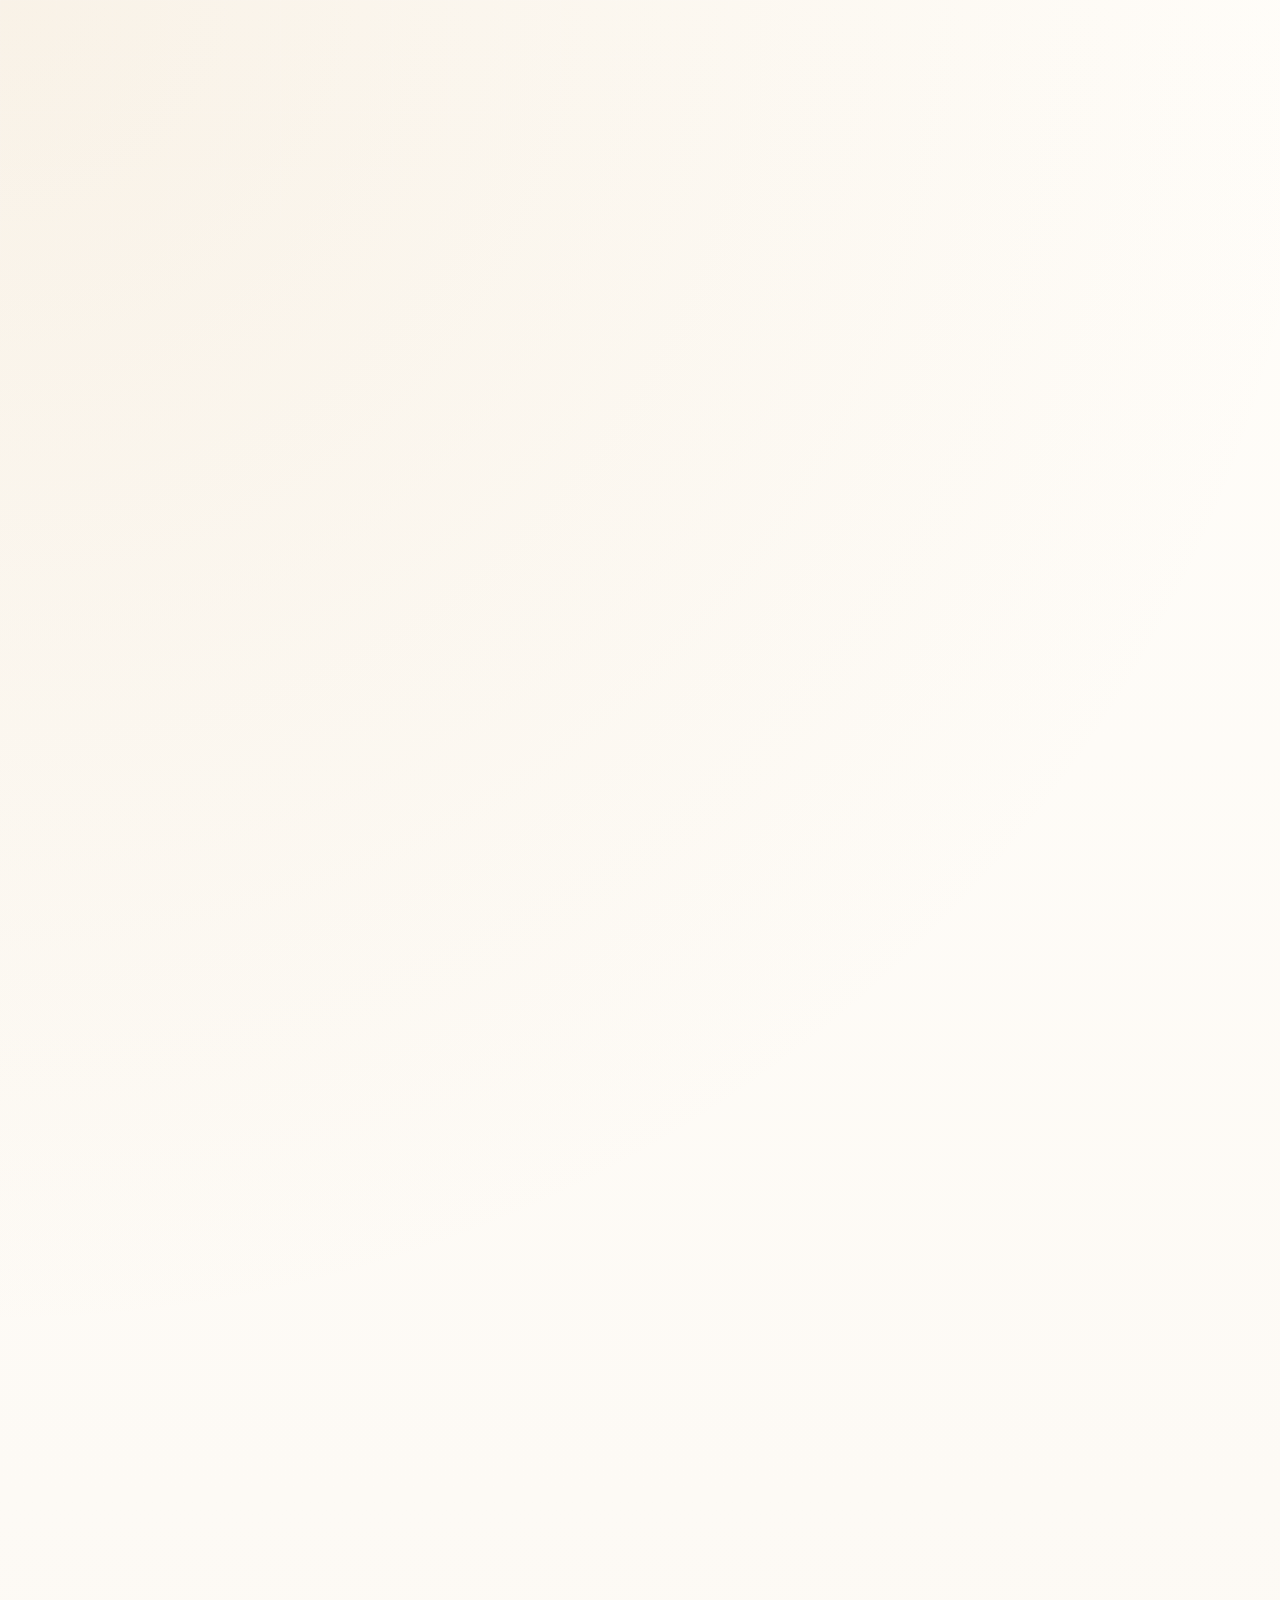
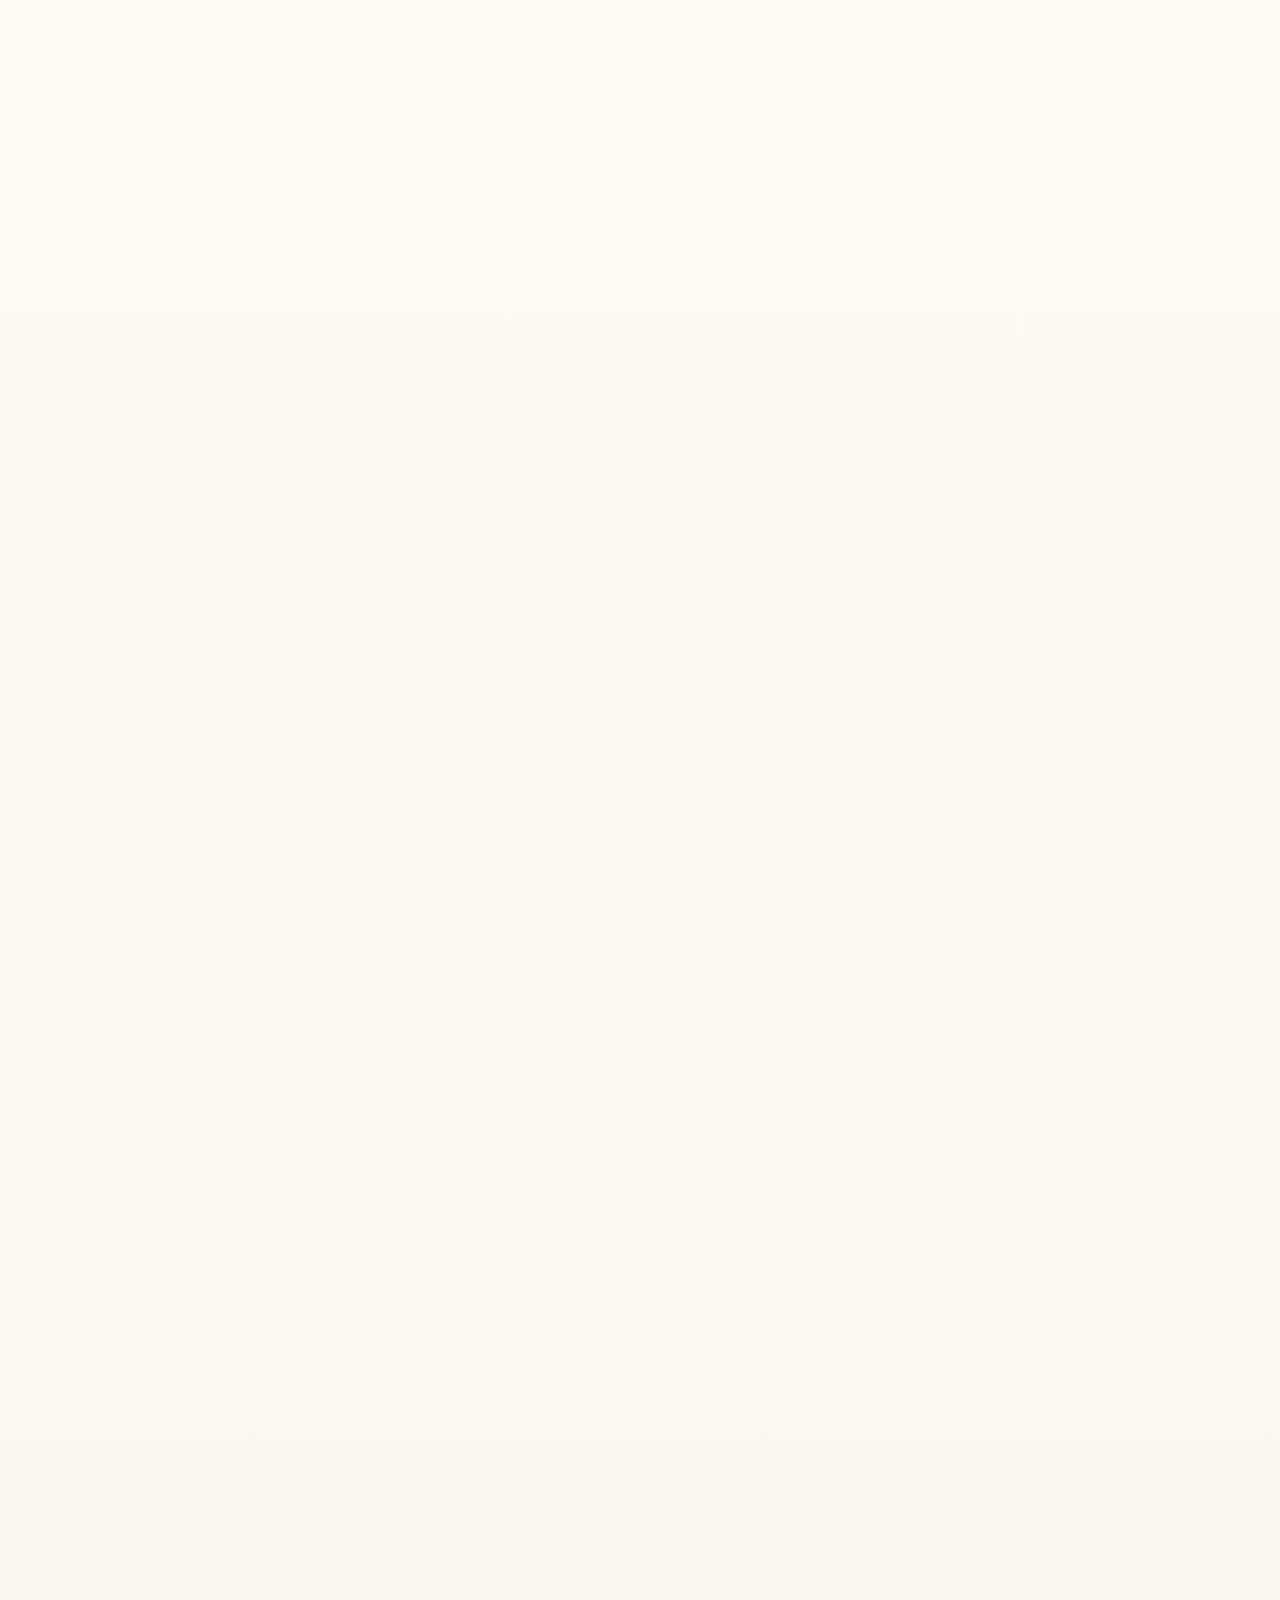
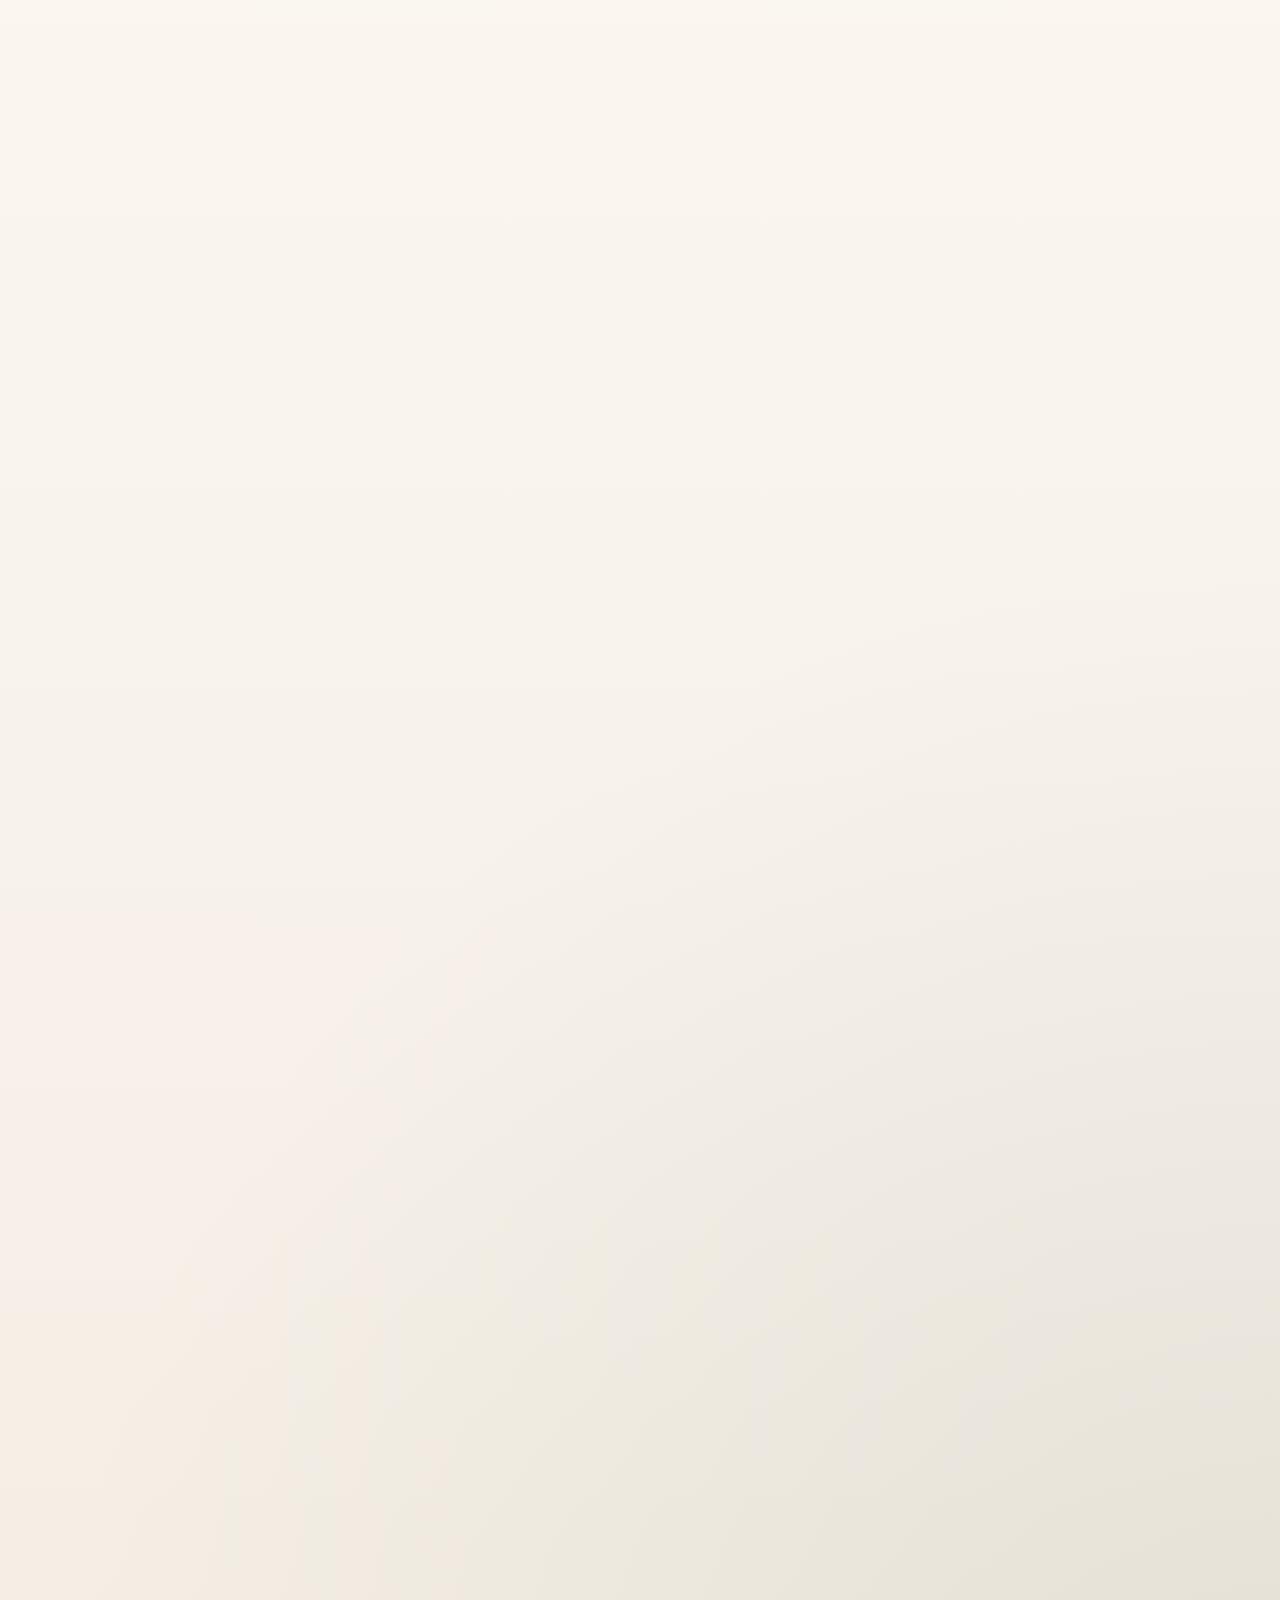
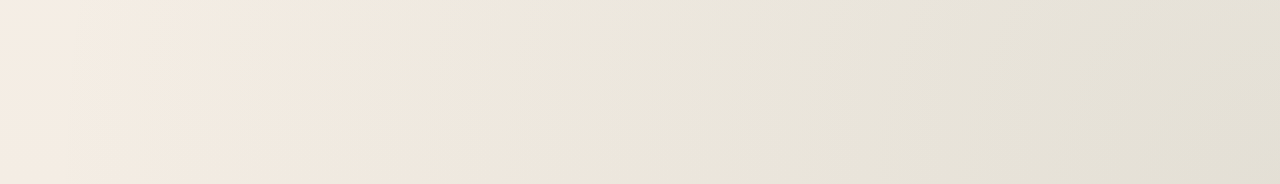
==== one-time-offer/index.html @ fc720ef3 "Add files via upload" ====
<!DOCTYPE html>
<html lang="es">
  <head>
    <meta charset="UTF-8" />
    <meta name="viewport" content="width=device-width, initial-scale=1.0" />
    <title>Vida Elevada | Oferta especial</title>
    <meta
      name="description"
      content="Una oportunidad especial para ir más allá del protocolo gratuito y trabajar la causa real de tus síntomas."
    />
    <link rel="preconnect" href="https://fonts.googleapis.com" />
    <link rel="preconnect" href="https://fonts.gstatic.com" crossorigin />
    <link
      href="https://fonts.googleapis.com/css2?family=Cormorant+Garamond:wght@500;600;700&family=Manrope:wght@400;500;600;700;800&display=swap"
      rel="stylesheet"
    />
    <script>
      window.va =
        window.va ||
        function () {
          (window.vaq = window.vaq || []).push(arguments);
        };
    </script>
    <script defer src="/_vercel/insights/script.js"></script>
    <link rel="icon" type="image/png" href="../assets/favicon-gold.png" />
    <link rel="stylesheet" href="../styles.css" />
  </head>
  <body>
    <div class="page-shell">
      <main class="oto-page">
        <section class="oto-card reveal">
          <div class="result-topbar">
            <img
              class="brand-logo brand-logo-dark"
              src="../assets/logo-black-complete.png"
              alt="Vida Elevada Centro Quiropráctico"
            />
            <p class="result-topbar-note">No adivinamos. Medimos.</p>
          </div>

          <div class="oto-intro">
            <p class="eyebrow">Antes de acceder a tu protocolo</p>
            <div class="oto-video-card">
              <div class="oto-video-frame">
                <img
                  class="hero-image"
                  src="../assets/reference-hero.png"
                  alt="Vista previa del video de la oferta especial"
                />
                <button class="oto-play-button" type="button" aria-label="Reproducir video">▶</button>
              </div>
              <div class="oto-video-bar">
                <span>0:00 / 4:37</span>
                <span>Video pendiente de Bunny.net</span>
              </div>
            </div>

            <div class="oto-copy">
              <p>
                El reset que acabas de recibir fue diseñado para calmar tu sistema nervioso en el momento.
              </p>
              <p>
                Pero ninguna rutina de 5 minutos puede decirte por qué tu sistema nervioso lo está haciendo.
              </p>
              <p>
                Y aquí está pasando en tu cuerpo para que siga respondiendo así.
              </p>
              <p>
                Para eso necesitas medición real. No suposiciones.
              </p>
            </div>
          </div>

          <section class="oto-offer-block">
            <p class="eyebrow">Oferta exclusiva - solo disponible en esta página</p>
            <h1>El protocolo calma los síntomas. Esta consulta encuentra la causa.</h1>
            <p class="oto-subcopy">
              Y porque llegaste a través de este quiz, tenemos algo para ti que no volverás a ver en ningún otro lugar.
            </p>
          </section>

          <section class="comparison-card">
            <div class="section-heading section-heading-centered">
              <h2>¿Cuál es la diferencia?</h2>
            </div>
            <div class="comparison-table">
              <div class="comparison-head">Consulta genérica</div>
              <div class="comparison-head comparison-head-accent">Consulta neuropráctica™</div>

              <div class="comparison-label">Duración</div>
              <div class="comparison-value">10-15 minutos</div>
              <div class="comparison-value comparison-value-accent">Casi 2 horas</div>

              <div class="comparison-label">Tecnología</div>
              <div class="comparison-value">Ninguna</div>
              <div class="comparison-value comparison-value-accent">Escaneo Insight™ neurológico</div>

              <div class="comparison-label">Radiografías</div>
              <div class="comparison-value">Estáticas o ninguna</div>
              <div class="comparison-value comparison-value-accent">Hasta 6 dinámicas</div>

              <div class="comparison-label">Plan de cuidado</div>
              <div class="comparison-value">Genérico</div>
              <div class="comparison-value comparison-value-accent">Diseñado para tu sistema nervioso</div>

              <div class="comparison-label">Lo que te llevas</div>
              <div class="comparison-value">Un ajuste</div>
              <div class="comparison-value comparison-value-accent">Un mapa completo de tu cuerpo</div>
            </div>
          </section>

          <section class="oto-detail-grid">
            <article class="oto-detail-card">
              <p class="eyebrow">Primera cita</p>
              <h3>Evaluación de precisión (45-60 min)</h3>
              <ul>
                <li>Escaneo Insight para ver exactamente cómo está funcionando tu sistema nervioso.</li>
                <li>Termografía y análisis de actividad autonómica.</li>
                <li>Radiografías dinámicas si tu caso lo requiere.</li>
                <li>Evaluación de la marcha para ver patrones que desregulan tu cuerpo.</li>
              </ul>
            </article>
            <article class="oto-detail-card">
              <p class="eyebrow">Segunda cita</p>
              <h3>Presentación de resultados (45-60 min)</h3>
              <ul>
                <li>Te explicamos exactamente lo que encontramos.</li>
                <li>Vemos cómo se traduce eso a tu sistema nervioso.</li>
                <li>Plan de cuidado adaptado específicamente para ti.</li>
                <li>Respuestas reales sobre por qué tu cuerpo ha estado respondiendo así.</li>
              </ul>
            </article>
          </section>

          <section class="price-card">
            <p class="price-note">El valor real de este tiempo, esta tecnología y este nivel de atención: más de S/ 950</p>
            <h2>Hoy solamente: S/247</h2>
            <p class="price-banner">Está ahorrando S/700, esta oferta solo existe en esta página.</p>
            <p class="price-copy">Es la oferta de acceso cuando vienes a través del protocolo. No hay códigos de descuento. No hay segunda oportunidad.</p>
            <div class="price-actions">
              <a class="button button-gold button-full" href="#">
                Agendar en Miraflores por S/247
              </a>
              <a class="button button-secondary button-full" href="#">
                Agendar en La Molina por S/247
              </a>
            </div>
          </section>

          <section class="trust-row">
            <div class="trust-item">Más de 200 reseñas</div>
            <div class="trust-item">5 doctores con formación internacional</div>
            <div class="trust-item">Dos sedes en Lima: Miraflores y La Molina</div>
          </section>

          <section class="oto-footer-note">
            <p>No adivinamos con tu salud. Medimos.</p>
            <a class="oto-decline-link" href="https://rhmecoitbkkdlzk2xg95.app.clientclub.net/">
              No gracias, prefiero acceder a mi protocolo gratuito
            </a>
          </section>
        </section>
      </main>
    </div>
  </body>
</html>
---- styles.css ----
:root {
  --bg: #fbf7f1;
  --bg-soft: #f3eadf;
  --surface: #fffdf9;
  --surface-alt: #f8f2ea;
  --text: #2f4738;
  --text-soft: #5f6b61;
  --gold: #cfa86f;
  --gold-deep: #b88a5a;
  --green: #6c7d6a;
  --blue: #465e6d;
  --line: rgba(47, 71, 56, 0.12);
  --shadow-lg: 0 32px 60px rgba(78, 57, 29, 0.08);
  --shadow-md: 0 16px 34px rgba(78, 57, 29, 0.08);
  --radius-xl: 32px;
  --radius-lg: 24px;
  --radius-md: 18px;
  --radius-sm: 14px;
}

* {
  box-sizing: border-box;
}

html {
  scroll-behavior: smooth;
}

body {
  margin: 0;
  font-family: "Manrope", sans-serif;
  color: var(--text);
  background:
    radial-gradient(circle at top left, rgba(207, 168, 111, 0.13), transparent 26%),
    radial-gradient(circle at bottom right, rgba(108, 125, 106, 0.12), transparent 24%),
    linear-gradient(180deg, #fffdf9 0%, #fbf7f1 60%, #f4ede4 100%);
}

body::before {
  content: "";
  position: fixed;
  inset: 0;
  pointer-events: none;
  background:
    linear-gradient(rgba(255, 255, 255, 0.25) 1px, transparent 1px),
    linear-gradient(90deg, rgba(255, 255, 255, 0.25) 1px, transparent 1px);
  background-size: 56px 56px;
  mask-image: linear-gradient(180deg, rgba(0, 0, 0, 0.28), transparent 80%);
}

.page-shell {
  position: relative;
  z-index: 1;
  width: min(1180px, calc(100% - 28px));
  margin: 0 auto;
  padding: 24px 0 72px;
}

.hero,
.section {
  position: relative;
}

.hero-reference,
.hero-results {
  display: grid;
  grid-template-columns: minmax(0, 0.95fr) minmax(0, 1.05fr);
  gap: 28px;
  padding: 24px;
  border-radius: var(--radius-xl);
  border: 1px solid rgba(207, 168, 111, 0.25);
  background: linear-gradient(180deg, rgba(255, 253, 249, 0.96), rgba(248, 242, 234, 0.96));
  box-shadow: var(--shadow-lg);
}

.hero-reference::after,
.hero-results::after {
  content: "";
  position: absolute;
  right: -90px;
  bottom: -120px;
  width: 280px;
  height: 280px;
  border-radius: 50%;
  background: radial-gradient(circle, rgba(207, 168, 111, 0.22), rgba(207, 168, 111, 0));
}

.hero-copy,
.hero-media,
.section,
.site-footer {
  z-index: 1;
}

.hero-copy {
  display: grid;
  align-content: center;
  padding: 16px 8px 16px 8px;
}

.brand-logo {
  display: block;
  width: 176px;
  max-width: 100%;
  height: auto;
}

.brand-logo-dark {
  width: 146px;
  margin-bottom: 20px;
}

.brand-logo-footer {
  width: 120px;
}

.eyebrow,
.card-label,
.step-card span {
  margin: 0 0 12px;
  text-transform: uppercase;
  letter-spacing: 0.16em;
  font-size: 0.75rem;
  font-weight: 800;
  color: var(--gold-deep);
}

.hero-copy h1,
.section-heading h2,
.cta-copy h2,
.benefit-card h3,
.step-card h3,
.testimonial-card strong {
  margin: 0;
}

.hero-copy h1,
.section-heading h2,
.cta-copy h2 {
  font-family: "Cormorant Garamond", serif;
  line-height: 0.98;
}

.hero-copy h1 {
  max-width: 10ch;
  font-size: clamp(3rem, 6vw, 5.4rem);
  color: var(--text);
}

.hero-text,
.hero-meta,
.intro-copy p,
.benefit-card p,
.step-card p,
.testimonial-card p,
.cta-band-copy,
.privacy-note,
.form-status,
.field-error,
.result-story-card p,
.result-highlight {
  margin: 0;
  line-height: 1.75;
  color: var(--text-soft);
}

.hero-text {
  max-width: 38ch;
  margin-top: 20px;
  font-size: 1.03rem;
}

.hero-text-dark {
  color: var(--text-soft);
}

.hero-meta {
  margin-top: 14px;
  font-size: 0.84rem;
  color: var(--text-soft);
}

.result-meta {
  margin-top: 8px;
}

.hero-media {
  display: grid;
  align-items: center;
}

.hero-image-frame,
.result-image-frame {
  position: relative;
  overflow: hidden;
  min-height: 520px;
  border-radius: 28px;
  background: linear-gradient(180deg, rgba(255, 255, 255, 0.74), rgba(243, 234, 223, 0.84));
  box-shadow: var(--shadow-md);
}

.hero-image {
  display: block;
  width: 100%;
  height: 100%;
  object-fit: cover;
}

.hero-badge,
.result-state-pill {
  position: absolute;
  right: 22px;
  bottom: 22px;
  padding: 12px 16px;
  border-radius: 999px;
  background: rgba(76, 99, 83, 0.86);
  color: #f6f0e8;
  font-size: 0.84rem;
  font-weight: 700;
  box-shadow: 0 14px 26px rgba(47, 71, 56, 0.2);
}

.button {
  display: inline-flex;
  justify-content: center;
  align-items: center;
  min-height: 54px;
  padding: 0 26px;
  border: 0;
  border-radius: 999px;
  font: inherit;
  font-weight: 800;
  text-decoration: none;
  cursor: pointer;
  transition: transform 180ms ease, box-shadow 180ms ease, opacity 180ms ease;
}

.button:hover {
  transform: translateY(-1px);
}

.button:focus-visible,
input:focus-visible,
button:focus-visible,
a:focus-visible {
  outline: 3px solid rgba(108, 125, 106, 0.24);
  outline-offset: 2px;
}

.button-gold {
  color: #ffffff;
  background: linear-gradient(135deg, var(--gold) 0%, var(--gold-deep) 100%);
  box-shadow: 0 16px 32px rgba(184, 138, 90, 0.24);
}

.button-secondary {
  color: var(--text);
  background: rgba(255, 255, 255, 0.85);
  border: 1px solid rgba(207, 168, 111, 0.28);
}

.button-full {
  width: 100%;
}

.hero-jump {
  margin-top: 26px;
}

.section {
  padding-top: 72px;
}

.section-heading {
  display: grid;
  gap: 10px;
  margin-bottom: 28px;
}

.section-heading h2,
.cta-copy h2 {
  font-size: clamp(2.3rem, 4.6vw, 4rem);
  color: var(--text);
}

.section-heading-centered {
  text-align: center;
  justify-items: center;
}

.section-heading-centered h2 {
  max-width: 14ch;
}

.intro-copy {
  display: grid;
  gap: 14px;
  max-width: 760px;
  margin: 0 auto;
  text-align: center;
}

.benefit-grid,
.steps-grid,
.testimonial-grid {
  display: grid;
  gap: 18px;
  grid-template-columns: repeat(3, minmax(0, 1fr));
}

.benefit-card,
.step-card,
.testimonial-card,
.result-story-card,
.quiz-frame,
.cta-final-panel {
  position: relative;
  border-radius: var(--radius-lg);
  border: 1px solid var(--line);
  background: rgba(255, 253, 249, 0.94);
  box-shadow: var(--shadow-md);
  backdrop-filter: blur(12px);
}

.benefit-card,
.step-card,
.testimonial-card {
  padding: 24px;
}

.benefit-card::before,
.step-card::before,
.testimonial-card::before,
.result-story-card::before,
.quiz-frame::before,
.cta-final-panel::before {
  content: "";
  position: absolute;
  top: 0;
  left: 0;
  width: 100%;
  height: 4px;
  border-radius: 24px 24px 0 0;
  background: linear-gradient(90deg, rgba(207, 168, 111, 0.9), rgba(108, 125, 106, 0.5));
}

.benefit-icon {
  display: inline-grid;
  place-items: center;
  width: 50px;
  height: 50px;
  margin-bottom: 18px;
  border-radius: 14px;
  background: rgba(108, 125, 106, 0.12);
  color: var(--green);
  font-weight: 800;
}

.benefit-card h3,
.step-card h3 {
  margin-bottom: 10px;
  color: var(--text);
  font-size: 1.08rem;
}

.step-card span {
  display: inline-grid;
  place-items: center;
  width: 34px;
  height: 34px;
  margin-bottom: 16px;
  border-radius: 999px;
  background: rgba(207, 168, 111, 0.18);
  color: var(--gold-deep);
  letter-spacing: 0;
  font-size: 0.95rem;
}

.testimonial-card strong {
  display: block;
  margin-top: 18px;
  color: var(--text);
  font-size: 0.95rem;
}

.cta-band {
  text-align: center;
}

.cta-band-copy {
  max-width: 560px;
  margin: 0 auto 22px;
}

.quiz-shell {
  max-width: 920px;
  margin: 0 auto;
}

.quiz-frame {
  padding: 28px;
  background: linear-gradient(180deg, rgba(255, 253, 249, 0.98), rgba(248, 242, 234, 0.98));
}

.quiz-embed-header {
  display: grid;
  gap: 12px;
}

.quiz-counter {
  margin: 0;
  color: var(--gold-deep);
  font-size: 0.9rem;
  font-weight: 700;
}

.quiz-progress {
  display: grid;
  grid-template-columns: repeat(5, 1fr);
  gap: 8px;
}

.quiz-progress-step {
  height: 10px;
  border-radius: 999px;
  background: rgba(108, 125, 106, 0.18);
}

.quiz-progress-step.is-active,
.quiz-progress-step.is-complete {
  background: var(--green);
}

.quiz-stage {
  margin-top: 18px;
  overflow: hidden;
}

.quiz-stage-inner {
  transition: transform 220ms ease, opacity 220ms ease;
}

.quiz-stage-inner.is-sliding {
  transform: translateX(-18px);
  opacity: 0.14;
}

.quiz-question {
  margin: 0 0 20px;
  font-family: "Cormorant Garamond", serif;
  font-size: clamp(2rem, 3.5vw, 3.1rem);
  line-height: 1.05;
  color: var(--text);
}

.quiz-options {
  display: grid;
  gap: 14px;
}

.quiz-option {
  display: grid;
  grid-template-columns: auto 1fr;
  gap: 14px;
  align-items: start;
  width: 100%;
  padding: 18px;
  border-radius: 18px;
  border: 1px solid rgba(207, 168, 111, 0.26);
  background: rgba(255, 255, 255, 0.92);
  color: var(--text);
  text-align: left;
  cursor: pointer;
  transition: transform 160ms ease, box-shadow 160ms ease, border-color 160ms ease;
}

.quiz-option:hover {
  transform: translateY(-1px);
  border-color: rgba(108, 125, 106, 0.32);
  box-shadow: 0 14px 24px rgba(78, 57, 29, 0.06);
}

.quiz-option-letter {
  display: inline-grid;
  place-items: center;
  width: 38px;
  height: 38px;
  border-radius: 999px;
  background: rgba(207, 168, 111, 0.18);
  color: var(--gold-deep);
  font-weight: 800;
}

.quiz-option-text {
  font-size: 0.98rem;
  line-height: 1.7;
}

.quiz-nav {
  display: flex;
  justify-content: flex-start;
  margin-top: 18px;
}

.result-highlight {
  max-width: 38ch;
  margin-top: 18px;
  font-size: 1rem;
  color: var(--blue);
  font-weight: 700;
}

.result-page {
  padding-top: 8px;
}

.result-hero-card {
  padding: 26px;
  border-radius: var(--radius-xl);
  border: 1px solid rgba(207, 168, 111, 0.25);
  background: linear-gradient(180deg, rgba(255, 253, 249, 0.98), rgba(248, 242, 234, 0.98));
  box-shadow: var(--shadow-lg);
}

.result-topbar {
  display: flex;
  justify-content: space-between;
  align-items: flex-start;
  gap: 18px;
  padding-bottom: 20px;
  border-bottom: 1px solid rgba(47, 71, 56, 0.08);
}

.result-topbar-note {
  margin: 0;
  color: var(--text-soft);
  font-weight: 700;
}

.result-hero-grid {
  display: grid;
  grid-template-columns: minmax(0, 0.94fr) minmax(0, 1.06fr);
  gap: 28px;
  padding-top: 26px;
}

.result-copy-column {
  display: grid;
  align-content: start;
}

.result-copy-column h1 {
  max-width: 10ch;
  color: var(--text);
}

.result-state-banner {
  display: inline-flex;
  align-items: center;
  gap: 12px;
  width: fit-content;
  margin-top: 18px;
  padding: 14px 22px;
  border-radius: 999px;
  background: linear-gradient(135deg, #31563f 0%, #234835 100%);
  color: #f5eee5;
  box-shadow: 0 18px 30px rgba(49, 86, 63, 0.18);
}

.result-state-icon,
.result-mode-icon {
  display: inline-grid;
  place-items: center;
  width: 34px;
  height: 34px;
  border-radius: 999px;
  background: rgba(255, 255, 255, 0.16);
  color: #f3d090;
  font-weight: 800;
}

.result-body-copy {
  display: grid;
  gap: 14px;
  margin-top: 24px;
}

.result-body-copy p {
  margin: 0;
  line-height: 1.75;
  color: var(--text);
}

.result-divider {
  display: flex;
  align-items: center;
  gap: 12px;
  margin: 24px 0 18px;
}

.result-divider span {
  flex: 1;
  height: 1px;
  background: rgba(47, 71, 56, 0.18);
}

.result-divider em {
  color: var(--gold-deep);
  font-style: normal;
  font-weight: 700;
}

.result-divider-centered {
  margin-bottom: 24px;
}

.result-reassurance h2,
.protocol-title-wrap h3,
.protocol-form-copy h3 {
  margin: 0;
  font-family: "Cormorant Garamond", serif;
  color: var(--text);
}

.result-reassurance h2 {
  font-size: clamp(1.9rem, 3vw, 2.6rem);
}

.result-reassurance p {
  margin: 10px 0 0;
  max-width: 42ch;
  line-height: 1.7;
  color: var(--text-soft);
}

.result-visual-column {
  display: grid;
  align-items: start;
}

.result-portrait-frame {
  position: relative;
  overflow: hidden;
  min-height: 700px;
  border-radius: 140px 140px 120px 120px / 160px 160px 120px 120px;
  background:
    linear-gradient(180deg, rgba(255, 255, 255, 0.86), rgba(244, 236, 224, 0.94)),
    radial-gradient(circle at top right, rgba(207, 168, 111, 0.22), transparent 28%);
}

.result-portrait-layer {
  position: absolute;
  inset: 0;
  background-position: center;
  background-size: cover;
  background-repeat: no-repeat;
}

.result-portrait-secondary {
  inset: 0 0 0 54%;
  filter: saturate(0.75) brightness(0.82);
}

.result-mode-badge {
  position: absolute;
  right: 18px;
  bottom: 24px;
  display: grid;
  gap: 8px;
  justify-items: center;
  width: 150px;
  padding: 18px 18px 20px;
  border-radius: 999px;
  background: linear-gradient(180deg, #274835 0%, #1f3e2d 100%);
  color: #f6efe5;
  text-align: center;
  box-shadow: 0 18px 28px rgba(31, 62, 45, 0.24);
}

.result-mode-badge strong {
  font-size: 0.96rem;
  line-height: 1.2;
}

.result-mode-badge[data-profile="acelerado"] .result-mode-icon,
.result-state-banner[data-profile="acelerado"] .result-state-icon {
  color: #ffd28b;
}

.result-symptoms {
  padding-top: 26px;
}

.symptom-grid {
  display: grid;
  grid-template-columns: repeat(5, minmax(0, 1fr));
  gap: 14px;
}

.symptom-card {
  display: grid;
  justify-items: center;
  gap: 12px;
  padding: 18px 14px;
  border-radius: 18px;
  border: 1px solid rgba(47, 71, 56, 0.08);
  background: rgba(255, 255, 255, 0.68);
  text-align: center;
}

.symptom-icon {
  display: inline-grid;
  place-items: center;
  width: 52px;
  height: 52px;
  border-radius: 999px;
  background: rgba(108, 125, 106, 0.12);
  color: var(--green);
  font-weight: 800;
  font-size: 1.2rem;
}

.symptom-card p {
  margin: 0;
  font-size: 0.9rem;
  line-height: 1.55;
  color: var(--text-soft);
}

.protocol-card {
  display: grid;
  grid-template-columns: minmax(0, 0.94fr) minmax(0, 1.06fr);
  gap: 18px;
  margin-top: 26px;
}

.protocol-copy,
.protocol-form,
.result-bottom-bar {
  position: relative;
  border-radius: var(--radius-lg);
  border: 1px solid rgba(47, 71, 56, 0.08);
  background: rgba(255, 255, 255, 0.7);
  box-shadow: var(--shadow-md);
}

.protocol-copy,
.protocol-form {
  padding: 24px;
}

.protocol-title-wrap {
  display: grid;
  grid-template-columns: auto 1fr;
  gap: 16px;
  align-items: start;
}

.protocol-gift {
  display: inline-grid;
  place-items: center;
  width: 54px;
  height: 54px;
  border-radius: 18px;
  background: rgba(108, 125, 106, 0.12);
  color: var(--green);
  font-weight: 800;
  font-size: 1.2rem;
}

.protocol-title-wrap p {
  margin: 8px 0 0;
  color: var(--text-soft);
  line-height: 1.65;
}

.protocol-list {
  display: grid;
  gap: 10px;
  padding: 18px 0 0 0;
  margin: 0;
  list-style: none;
}

.protocol-list li {
  display: flex;
  align-items: center;
  gap: 10px;
  color: var(--text);
}

.protocol-list li::before {
  content: "●";
  color: var(--green);
  font-size: 0.8rem;
}

.protocol-form {
  display: grid;
  gap: 12px;
}

.protocol-form-copy h3 {
  font-size: clamp(1.6rem, 2.5vw, 2.2rem);
}

.protocol-form-copy {
  margin-bottom: 6px;
}

.result-bottom-bar {
  display: flex;
  align-items: center;
  gap: 12px;
  margin-top: 18px;
  padding: 18px 22px;
  color: var(--text);
}

.result-bottom-bar span {
  color: var(--text-soft);
}

.oto-page {
  padding-top: 8px;
}

.oto-card {
  padding: 26px;
  border-radius: var(--radius-xl);
  border: 1px solid rgba(207, 168, 111, 0.25);
  background: linear-gradient(180deg, rgba(255, 253, 249, 0.98), rgba(248, 242, 234, 0.98));
  box-shadow: var(--shadow-lg);
}

.oto-intro,
.oto-offer-block,
.comparison-card,
.price-card,
.oto-footer-note {
  margin-top: 24px;
}

.oto-video-card,
.comparison-card,
.oto-detail-card,
.price-card,
.trust-item {
  border-radius: var(--radius-lg);
  border: 1px solid rgba(47, 71, 56, 0.08);
  background: rgba(255, 255, 255, 0.72);
  box-shadow: var(--shadow-md);
}

.oto-video-card {
  overflow: hidden;
}

.oto-video-frame {
  position: relative;
  min-height: 380px;
  background: linear-gradient(180deg, rgba(255, 255, 255, 0.84), rgba(244, 236, 224, 0.92));
}

.oto-play-button {
  position: absolute;
  top: 50%;
  left: 50%;
  transform: translate(-50%, -50%);
  display: inline-grid;
  place-items: center;
  width: 74px;
  height: 74px;
  border: 0;
  border-radius: 999px;
  background: rgba(39, 72, 53, 0.92);
  color: #f6efe5;
  font-size: 1.4rem;
  cursor: pointer;
  box-shadow: 0 16px 26px rgba(39, 72, 53, 0.24);
}

.oto-video-bar {
  display: flex;
  justify-content: space-between;
  gap: 12px;
  padding: 10px 16px;
  background: #244634;
  color: rgba(255, 255, 255, 0.88);
  font-size: 0.85rem;
}

.oto-copy {
  display: grid;
  gap: 14px;
  max-width: 640px;
  margin: 18px auto 0;
  text-align: center;
}

.oto-copy p,
.oto-subcopy,
.price-note,
.price-copy,
.oto-footer-note p {
  margin: 0;
  color: var(--text-soft);
  line-height: 1.7;
}

.oto-offer-block {
  text-align: center;
}

.oto-offer-block h1,
.price-card h2,
.oto-detail-card h3 {
  margin: 0;
  font-family: "Cormorant Garamond", serif;
  color: var(--text);
}

.oto-offer-block h1 {
  max-width: 12ch;
  margin-inline: auto;
  font-size: clamp(2.6rem, 5vw, 4.4rem);
  line-height: 0.95;
}

.oto-subcopy {
  max-width: 620px;
  margin: 14px auto 0;
}

.comparison-card {
  padding: 24px;
}

.comparison-table {
  display: grid;
  grid-template-columns: 1.1fr 1fr 1fr;
  overflow: hidden;
  border-radius: 18px;
  border: 1px solid rgba(47, 71, 56, 0.08);
}

.comparison-head,
.comparison-label,
.comparison-value {
  padding: 14px 16px;
  background: rgba(255, 255, 255, 0.86);
  border-bottom: 1px solid rgba(47, 71, 56, 0.08);
}

.comparison-head {
  font-weight: 800;
  text-transform: uppercase;
  letter-spacing: 0.08em;
  font-size: 0.78rem;
  color: var(--text-soft);
}

.comparison-head-accent,
.comparison-value-accent {
  background: rgba(39, 72, 53, 0.08);
  color: var(--text);
  font-weight: 700;
}

.comparison-label {
  font-weight: 700;
  color: var(--text);
}

.comparison-value {
  color: var(--text-soft);
}

.oto-detail-grid {
  display: grid;
  grid-template-columns: repeat(2, minmax(0, 1fr));
  gap: 18px;
  margin-top: 24px;
}

.oto-detail-card {
  padding: 24px;
}

.oto-detail-card h3 {
  font-size: clamp(1.8rem, 3vw, 2.4rem);
  margin-bottom: 14px;
}

.oto-detail-card ul {
  display: grid;
  gap: 10px;
  margin: 0;
  padding-left: 18px;
  color: var(--text-soft);
  line-height: 1.6;
}

.price-card {
  padding: 28px;
  text-align: center;
}

.price-card h2 {
  margin-top: 10px;
  font-size: clamp(2.8rem, 5vw, 4.6rem);
}

.price-banner {
  display: inline-block;
  margin-top: 14px;
  padding: 10px 16px;
  border-radius: 999px;
  background: rgba(207, 168, 111, 0.18);
  color: var(--gold-deep);
  font-weight: 700;
}

.price-copy {
  max-width: 620px;
  margin: 14px auto 0;
}

.price-actions {
  display: grid;
  gap: 12px;
  max-width: 620px;
  margin: 24px auto 0;
}

.trust-row {
  display: grid;
  grid-template-columns: repeat(3, minmax(0, 1fr));
  gap: 14px;
  margin-top: 22px;
}

.trust-item {
  padding: 16px 18px;
  text-align: center;
  color: var(--text-soft);
  font-size: 0.92rem;
}

.oto-footer-note {
  display: grid;
  justify-items: center;
  gap: 10px;
  text-align: center;
}

.oto-decline-link {
  color: var(--text-soft);
  text-decoration: underline;
  text-underline-offset: 3px;
}

.cta-copy {
  display: grid;
  align-content: start;
}

.application-form {
  display: grid;
  gap: 14px;
}

label {
  display: grid;
  gap: 8px;
  font-weight: 700;
  color: var(--text);
}

input {
  width: 100%;
  padding: 14px 16px;
  border-radius: var(--radius-sm);
  border: 1px solid rgba(70, 94, 109, 0.18);
  background: rgba(255, 255, 255, 0.96);
  color: var(--text);
  font: inherit;
}

.field-error {
  min-height: 18px;
  margin-top: -6px;
  color: #a14141;
  font-size: 0.86rem;
}

.is-loading {
  opacity: 0.75;
  pointer-events: none;
}

.site-footer {
  display: flex;
  justify-content: space-between;
  align-items: center;
  gap: 16px;
  margin-top: 56px;
  padding: 28px 24px;
  border-radius: 24px;
  background: linear-gradient(180deg, #4b5f52, #3f5145);
  color: rgba(255, 255, 255, 0.88);
  box-shadow: var(--shadow-md);
}

.footer-brand {
  display: flex;
  align-items: center;
  gap: 14px;
}

.footer-brand p {
  margin: 0;
}

.footer-links {
  display: flex;
  flex-wrap: wrap;
  gap: 14px;
}

.footer-links a {
  color: rgba(255, 255, 255, 0.88);
  text-decoration: none;
}

.reveal {
  opacity: 0;
  transform: translateY(18px);
  transition: opacity 520ms ease, transform 520ms ease;
}

.reveal.is-visible {
  opacity: 1;
  transform: translateY(0);
}

@media (max-width: 980px) {
  .hero-reference,
  .hero-results,
  .benefit-grid,
  .steps-grid,
  .testimonial-grid,
  .cta-final-panel,
  .result-hero-grid,
  .protocol-card,
  .symptom-grid,
  .oto-detail-grid,
  .trust-row {
    grid-template-columns: 1fr;
  }

  .hero-copy h1,
  .section-heading h2,
  .cta-copy h2 {
    max-width: none;
  }

  .hero-image-frame,
  .result-image-frame {
    min-height: 440px;
  }

  .result-portrait-frame {
    min-height: 560px;
  }

  .oto-video-frame {
    min-height: 300px;
  }

  .comparison-table {
    grid-template-columns: 1fr;
  }
}

@media (max-width: 720px) {
  .page-shell {
    width: min(100% - 18px, 1180px);
    padding-bottom: 42px;
  }

  .hero-reference,
  .hero-results,
  .quiz-frame,
  .result-story-card,
  .cta-final-panel,
  .site-footer,
  .result-hero-card,
  .protocol-copy,
  .protocol-form,
  .result-bottom-bar,
  .oto-card,
  .comparison-card,
  .oto-detail-card,
  .price-card {
    padding: 18px;
  }

  .section {
    padding-top: 56px;
  }

  .hero-copy h1 {
    font-size: clamp(2.4rem, 12vw, 4rem);
  }

  .hero-image-frame,
  .result-image-frame {
    min-height: 320px;
  }

  .oto-video-frame {
    min-height: 220px;
  }

  .result-portrait-frame {
    min-height: 420px;
    border-radius: 80px 80px 70px 70px / 100px 100px 70px 70px;
  }

  .result-portrait-secondary {
    inset: 0 0 0 58%;
  }

  .result-state-banner {
    width: 100%;
    justify-content: flex-start;
  }

  .result-topbar,
  .result-bottom-bar {
    flex-direction: column;
    align-items: flex-start;
  }

  .button {
    width: 100%;
  }

  .quiz-question {
    font-size: clamp(1.7rem, 8vw, 2.4rem);
  }

  .quiz-option {
    grid-template-columns: 1fr;
  }

  .quiz-option-letter {
    width: 34px;
    height: 34px;
  }

  .footer-brand,
  .site-footer {
    flex-direction: column;
    align-items: flex-start;
  }
}
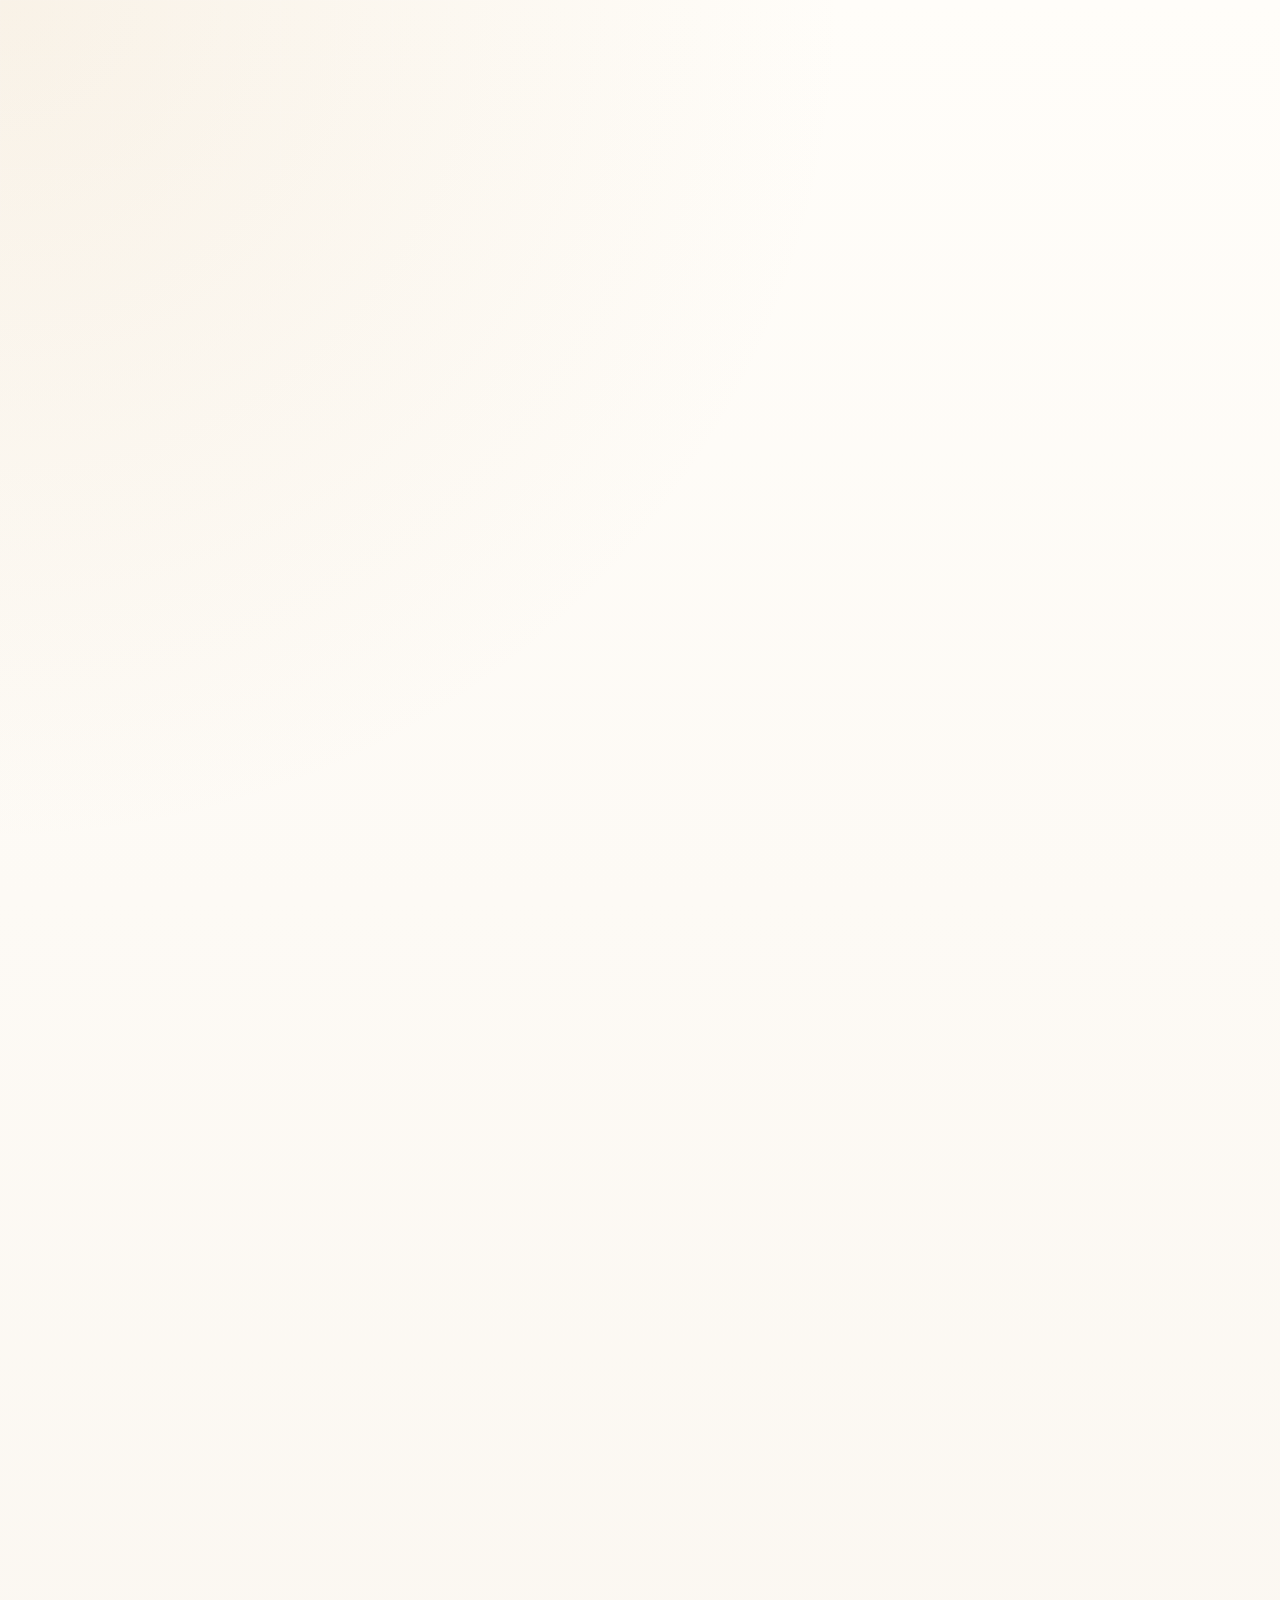
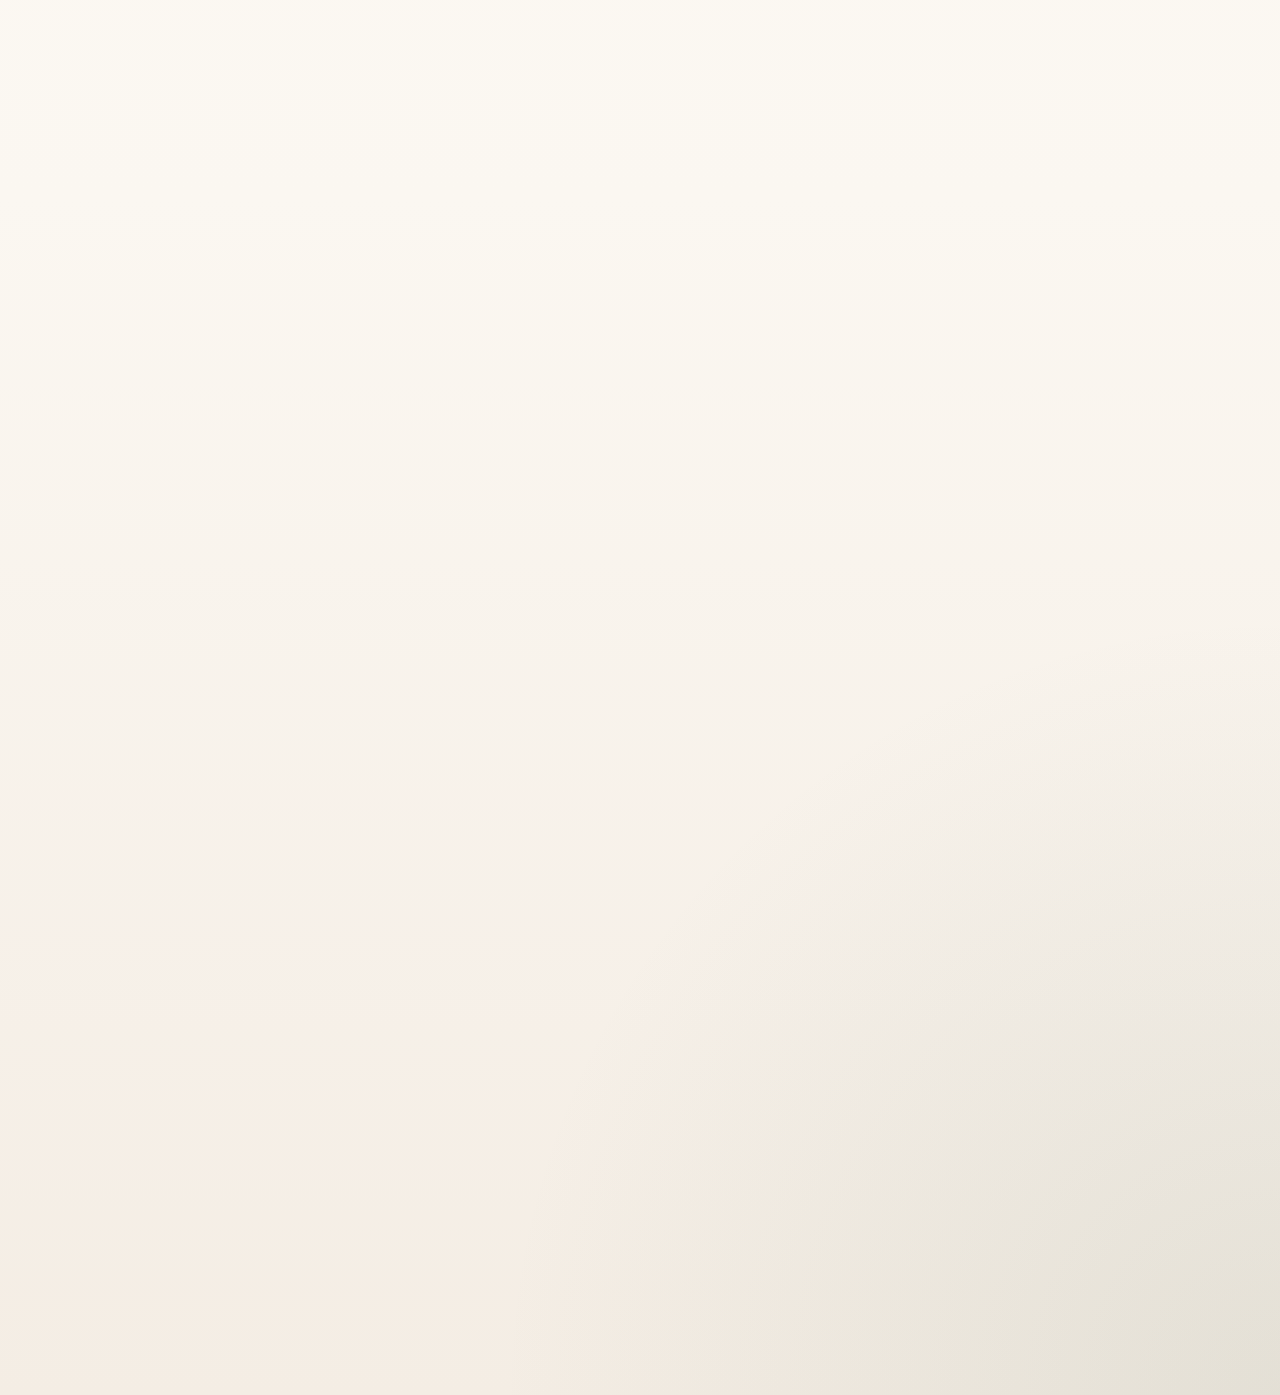
==== commit 1283c8e5: "Add files via upload" ====
--- a/one-time-offer/index.html
+++ b/one-time-offer/index.html
@@ -42,11 +42,16 @@
             <p class="eyebrow">Antes de acceder a tu protocolo</p>
             <div class="oto-video-card">
               <div class="oto-video-frame">
-                <img
-                  class="hero-image"
-                  src="../assets/reference-hero.png"
-                  alt="Vista previa del video de la oferta especial"
-                />
+                <div class="oto-video-placeholder" aria-hidden="true">
+                  <span class="oto-video-glow"></span>
+                  <span class="oto-video-leaf oto-video-leaf-a"></span>
+                  <span class="oto-video-leaf oto-video-leaf-b"></span>
+                  <div class="oto-video-panel">
+                    <span></span>
+                    <span></span>
+                    <span></span>
+                  </div>
+                </div>
                 <button class="oto-play-button" type="button" aria-label="Reproducir video">▶</button>
               </div>
               <div class="oto-video-bar">
--- a/styles.css
+++ b/styles.css
@@ -189,6 +189,11 @@
   align-items: center;
 }
 
+.hero-scene-card {
+  display: grid;
+  gap: 18px;
+}
+
 .hero-image-frame,
 .result-image-frame {
   position: relative;
@@ -197,6 +202,135 @@
   border-radius: 28px;
   background: linear-gradient(180deg, rgba(255, 255, 255, 0.74), rgba(243, 234, 223, 0.84));
   box-shadow: var(--shadow-md);
+}
+
+.hero-image-frame-clean {
+  min-height: 540px;
+}
+
+.hero-placeholder-art {
+  position: absolute;
+  inset: 0;
+  background:
+    radial-gradient(circle at 22% 18%, rgba(255, 255, 255, 0.8), transparent 22%),
+    linear-gradient(180deg, #f7efe3 0%, #efe1cf 100%);
+}
+
+.hero-orb,
+.hero-leaf,
+.hero-silhouette-line {
+  position: absolute;
+  display: block;
+}
+
+.hero-orb {
+  border-radius: 50%;
+  background: radial-gradient(circle, rgba(207, 168, 111, 0.28), rgba(207, 168, 111, 0));
+}
+
+.hero-orb-a {
+  width: 220px;
+  height: 220px;
+  right: 8%;
+  top: 8%;
+}
+
+.hero-orb-b {
+  width: 180px;
+  height: 180px;
+  left: 10%;
+  bottom: 10%;
+}
+
+.hero-leaf {
+  width: 110px;
+  height: 180px;
+  border-radius: 100px 100px 30px 30px;
+  background: linear-gradient(180deg, rgba(108, 125, 106, 0.22), rgba(108, 125, 106, 0.05));
+}
+
+.hero-leaf-a {
+  right: 10%;
+  top: 14%;
+  transform: rotate(-12deg);
+}
+
+.hero-leaf-b {
+  left: 6%;
+  bottom: 10%;
+  transform: rotate(14deg);
+}
+
+.hero-silhouette-card {
+  position: absolute;
+  left: 18%;
+  right: 18%;
+  bottom: 14%;
+  top: 18%;
+  border-radius: 48px;
+  background:
+    linear-gradient(180deg, rgba(255, 255, 255, 0.42), rgba(255, 255, 255, 0.12)),
+    radial-gradient(circle at top, rgba(255, 255, 255, 0.75), rgba(255, 255, 255, 0));
+  box-shadow: inset 0 0 0 1px rgba(255, 255, 255, 0.42);
+}
+
+.hero-silhouette-line {
+  left: 50%;
+  transform: translateX(-50%);
+  border-radius: 999px;
+  background: rgba(47, 71, 56, 0.12);
+}
+
+.hero-silhouette-line-a {
+  top: 16%;
+  width: 92px;
+  height: 92px;
+}
+
+.hero-silhouette-line-b {
+  top: 33%;
+  width: 140px;
+  height: 170px;
+  border-radius: 90px 90px 60px 60px;
+}
+
+.hero-silhouette-line-c {
+  bottom: 14%;
+  width: 180px;
+  height: 24px;
+}
+
+.hero-summary-card {
+  position: relative;
+  padding: 22px;
+  border-radius: var(--radius-lg);
+  border: 1px solid rgba(47, 71, 56, 0.08);
+  background: rgba(255, 255, 255, 0.72);
+  box-shadow: var(--shadow-md);
+}
+
+.hero-summary-card::before {
+  content: "";
+  position: absolute;
+  top: 0;
+  left: 0;
+  width: 100%;
+  height: 4px;
+  border-radius: 24px 24px 0 0;
+  background: linear-gradient(90deg, rgba(207, 168, 111, 0.9), rgba(108, 125, 106, 0.5));
+}
+
+.hero-summary-card h3 {
+  margin: 0;
+  font-family: "Cormorant Garamond", serif;
+  font-size: clamp(1.8rem, 3vw, 2.5rem);
+  color: var(--text);
+}
+
+.hero-summary-card p:last-child {
+  margin: 10px 0 0;
+  color: var(--text-soft);
+  line-height: 1.65;
 }
 
 .hero-image {
@@ -651,14 +785,56 @@
 .result-portrait-layer {
   position: absolute;
   inset: 0;
-  background-position: center;
-  background-size: cover;
-  background-repeat: no-repeat;
+  background:
+    radial-gradient(circle at top, rgba(255, 255, 255, 0.76), rgba(255, 255, 255, 0)),
+    linear-gradient(180deg, rgba(246, 238, 225, 0.96), rgba(232, 220, 202, 0.96));
 }
 
 .result-portrait-secondary {
   inset: 0 0 0 54%;
-  filter: saturate(0.75) brightness(0.82);
+  filter: brightness(0.94);
+}
+
+.result-placeholder-mark {
+  position: absolute;
+  left: 50%;
+  top: 48%;
+  transform: translate(-50%, -50%);
+  width: 210px;
+  height: 210px;
+}
+
+.result-placeholder-ring,
+.result-placeholder-wave {
+  position: absolute;
+  display: block;
+}
+
+.result-placeholder-ring {
+  inset: 0;
+  border-radius: 50%;
+  border: 1px solid rgba(47, 71, 56, 0.16);
+}
+
+.result-placeholder-wave {
+  left: 18%;
+  right: 18%;
+  top: 42%;
+  height: 14px;
+  border-radius: 999px;
+  background: rgba(47, 71, 56, 0.12);
+}
+
+.result-placeholder-wave-2 {
+  top: 56%;
+  left: 28%;
+  right: 28%;
+}
+
+.result-placeholder-mark-secondary {
+  width: 140px;
+  height: 140px;
+  top: 38%;
 }
 
 .result-mode-badge {
@@ -860,6 +1036,81 @@
   position: relative;
   min-height: 380px;
   background: linear-gradient(180deg, rgba(255, 255, 255, 0.84), rgba(244, 236, 224, 0.92));
+}
+
+.oto-video-placeholder {
+  position: absolute;
+  inset: 0;
+  background:
+    radial-gradient(circle at center, rgba(255, 255, 255, 0.4), transparent 20%),
+    linear-gradient(180deg, #d8bea1 0%, #b78d63 100%);
+}
+
+.oto-video-glow,
+.oto-video-leaf,
+.oto-video-panel {
+  position: absolute;
+  display: block;
+}
+
+.oto-video-glow {
+  width: 240px;
+  height: 240px;
+  right: 10%;
+  top: 8%;
+  border-radius: 50%;
+  background: radial-gradient(circle, rgba(255, 255, 255, 0.32), rgba(255, 255, 255, 0));
+}
+
+.oto-video-leaf {
+  width: 110px;
+  height: 180px;
+  border-radius: 100px 100px 36px 36px;
+  background: linear-gradient(180deg, rgba(47, 71, 56, 0.26), rgba(47, 71, 56, 0.06));
+}
+
+.oto-video-leaf-a {
+  left: 12%;
+  bottom: 12%;
+  transform: rotate(10deg);
+}
+
+.oto-video-leaf-b {
+  right: 12%;
+  bottom: 14%;
+  transform: rotate(-12deg);
+}
+
+.oto-video-panel {
+  left: 50%;
+  top: 50%;
+  width: 56%;
+  height: 56%;
+  transform: translate(-50%, -50%);
+  border-radius: 28px;
+  background: rgba(255, 255, 255, 0.16);
+  box-shadow: inset 0 0 0 1px rgba(255, 255, 255, 0.35);
+}
+
+.oto-video-panel span {
+  position: absolute;
+  left: 14%;
+  right: 14%;
+  height: 10px;
+  border-radius: 999px;
+  background: rgba(255, 255, 255, 0.45);
+}
+
+.oto-video-panel span:nth-child(1) {
+  top: 24%;
+}
+
+.oto-video-panel span:nth-child(2) {
+  top: 44%;
+}
+
+.oto-video-panel span:nth-child(3) {
+  top: 64%;
 }
 
 .oto-play-button {
@@ -1174,6 +1425,10 @@
     min-height: 560px;
   }
 
+  .hero-image-frame-clean {
+    min-height: 420px;
+  }
+
   .oto-video-frame {
     min-height: 300px;
   }
@@ -1219,6 +1474,10 @@
     min-height: 320px;
   }
 
+  .hero-image-frame-clean {
+    min-height: 320px;
+  }
+
   .oto-video-frame {
     min-height: 220px;
   }
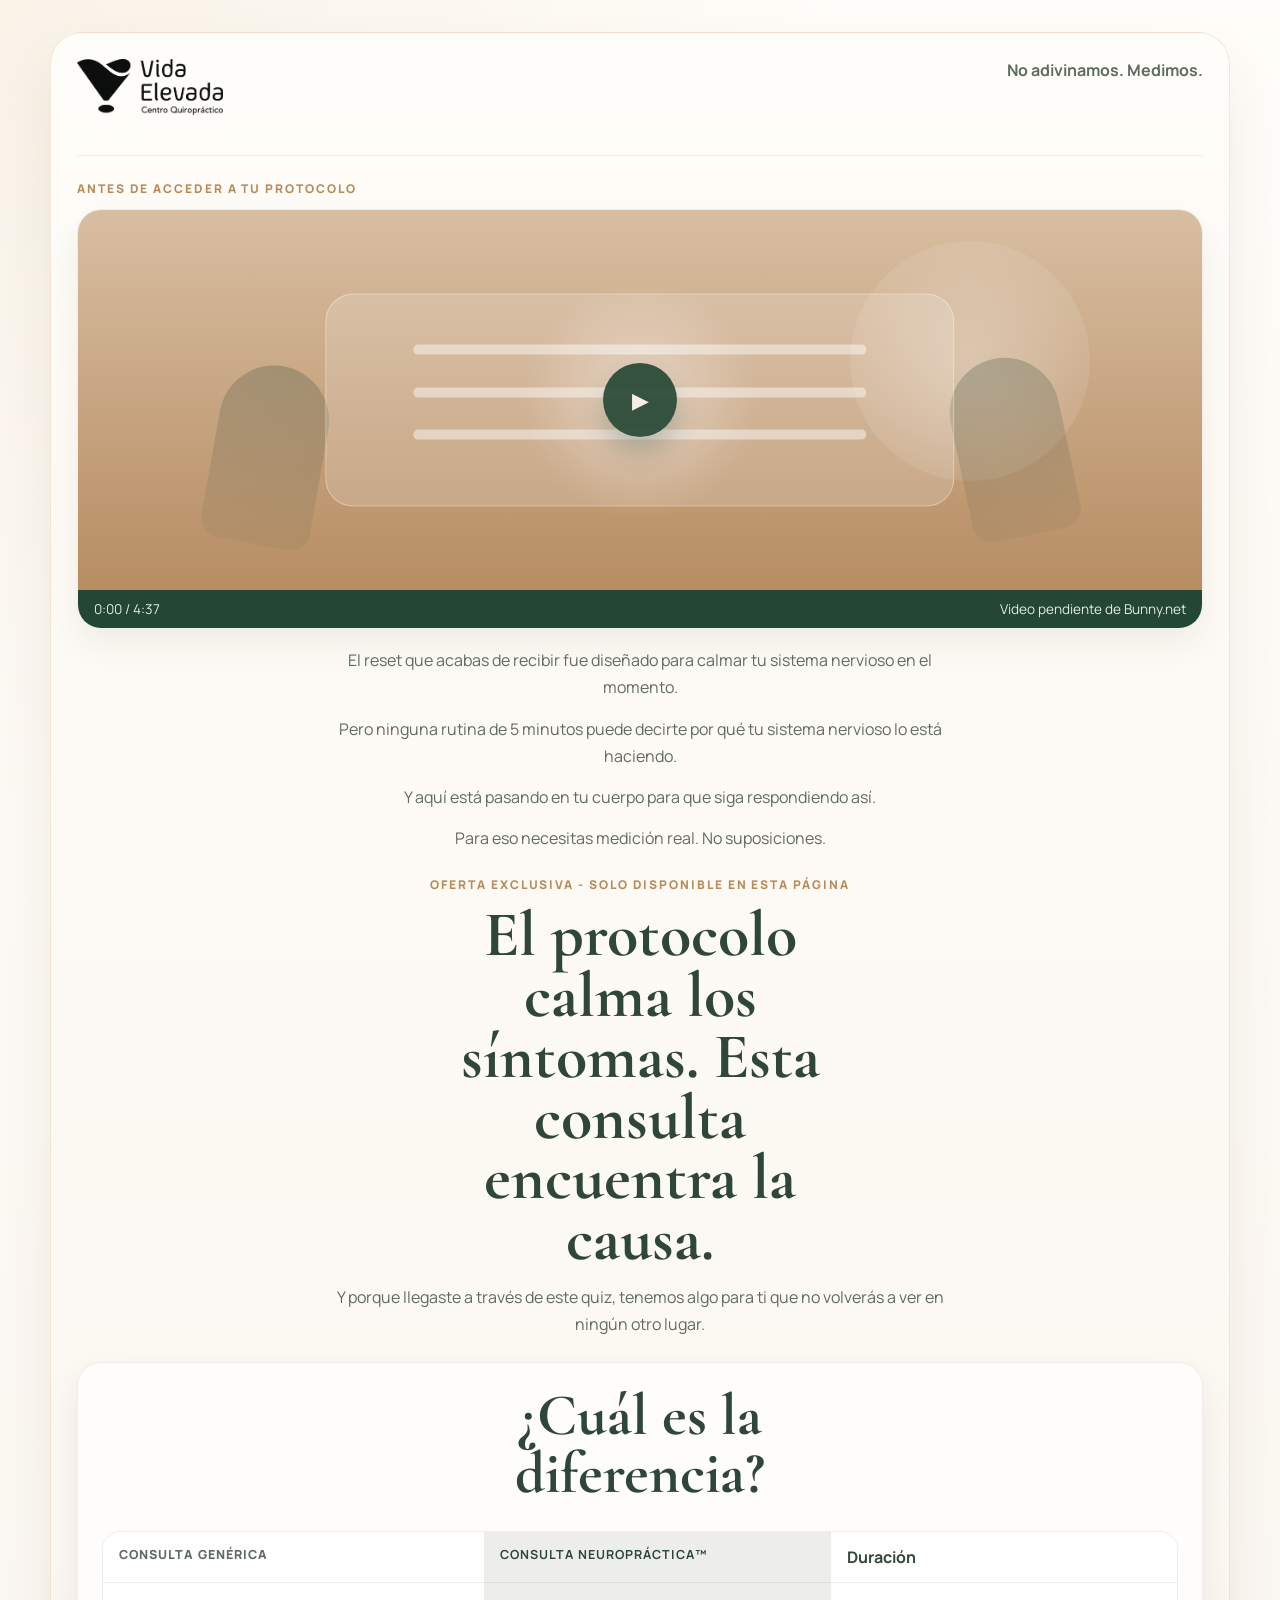
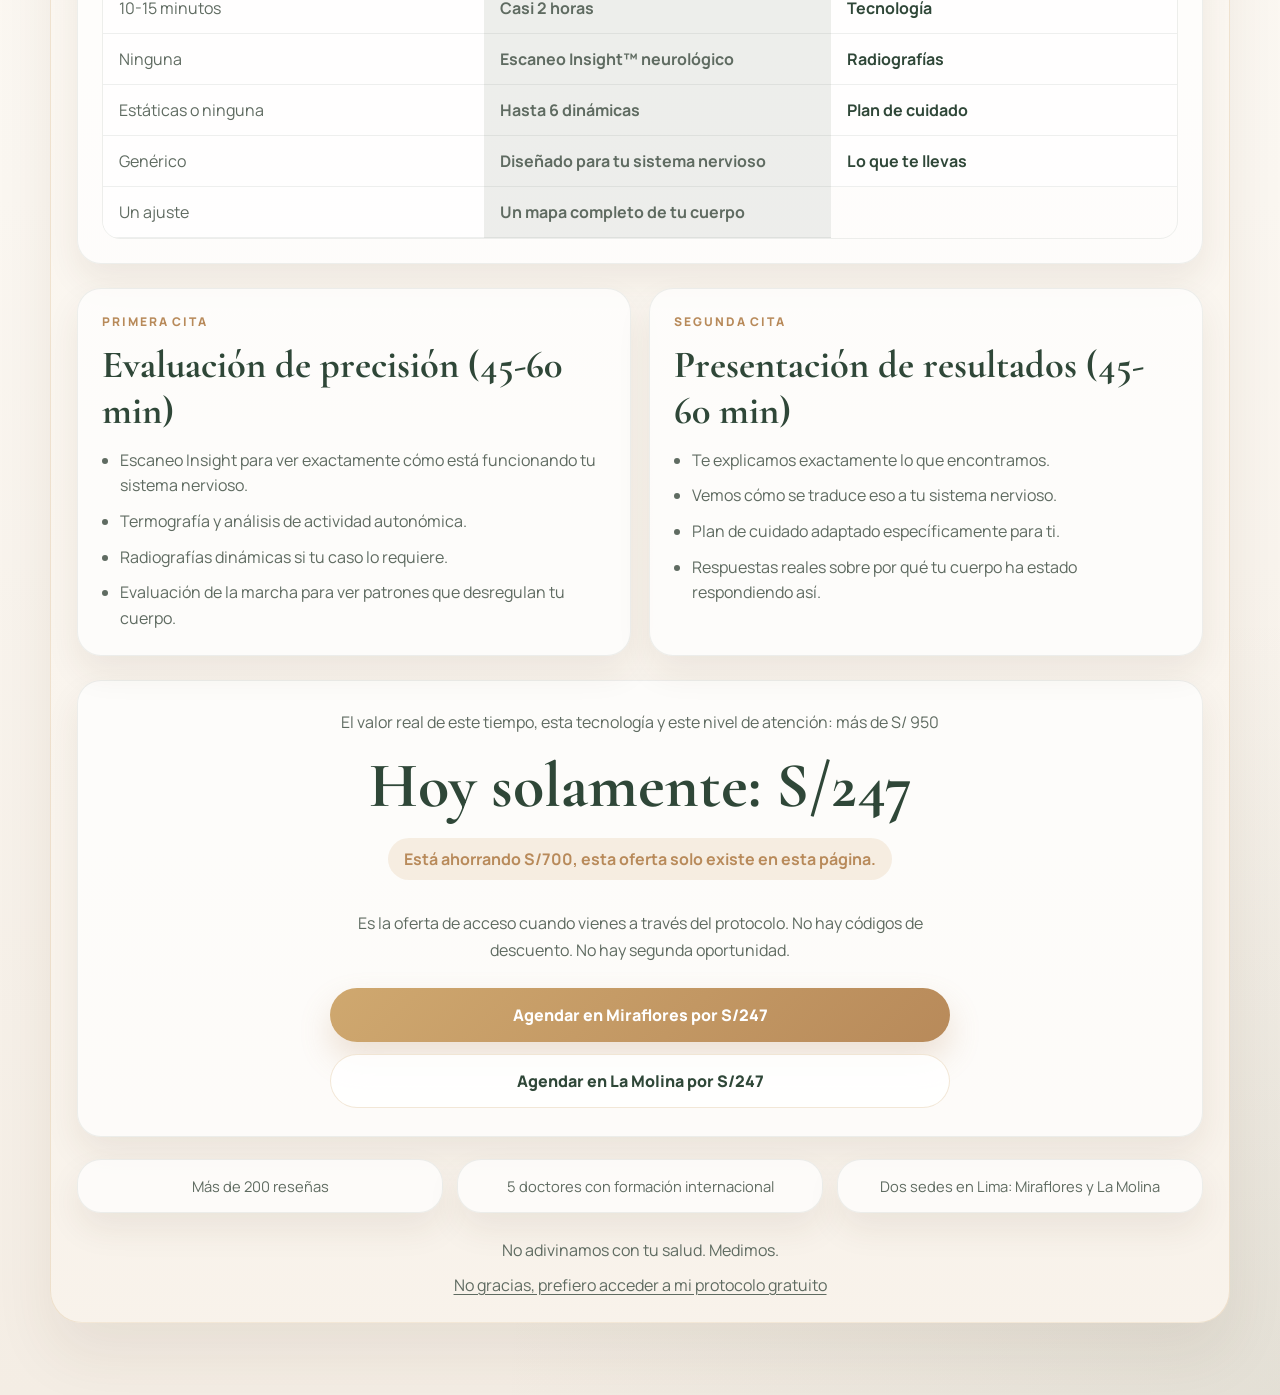
==== commit ce8fe2df: "Add files via upload" ====
--- a/one-time-offer/index.html
+++ b/one-time-offer/index.html
@@ -28,7 +28,7 @@
   <body>
     <div class="page-shell">
       <main class="oto-page">
-        <section class="oto-card reveal">
+        <section class="oto-card">
           <div class="result-topbar">
             <img
               class="brand-logo brand-logo-dark"
